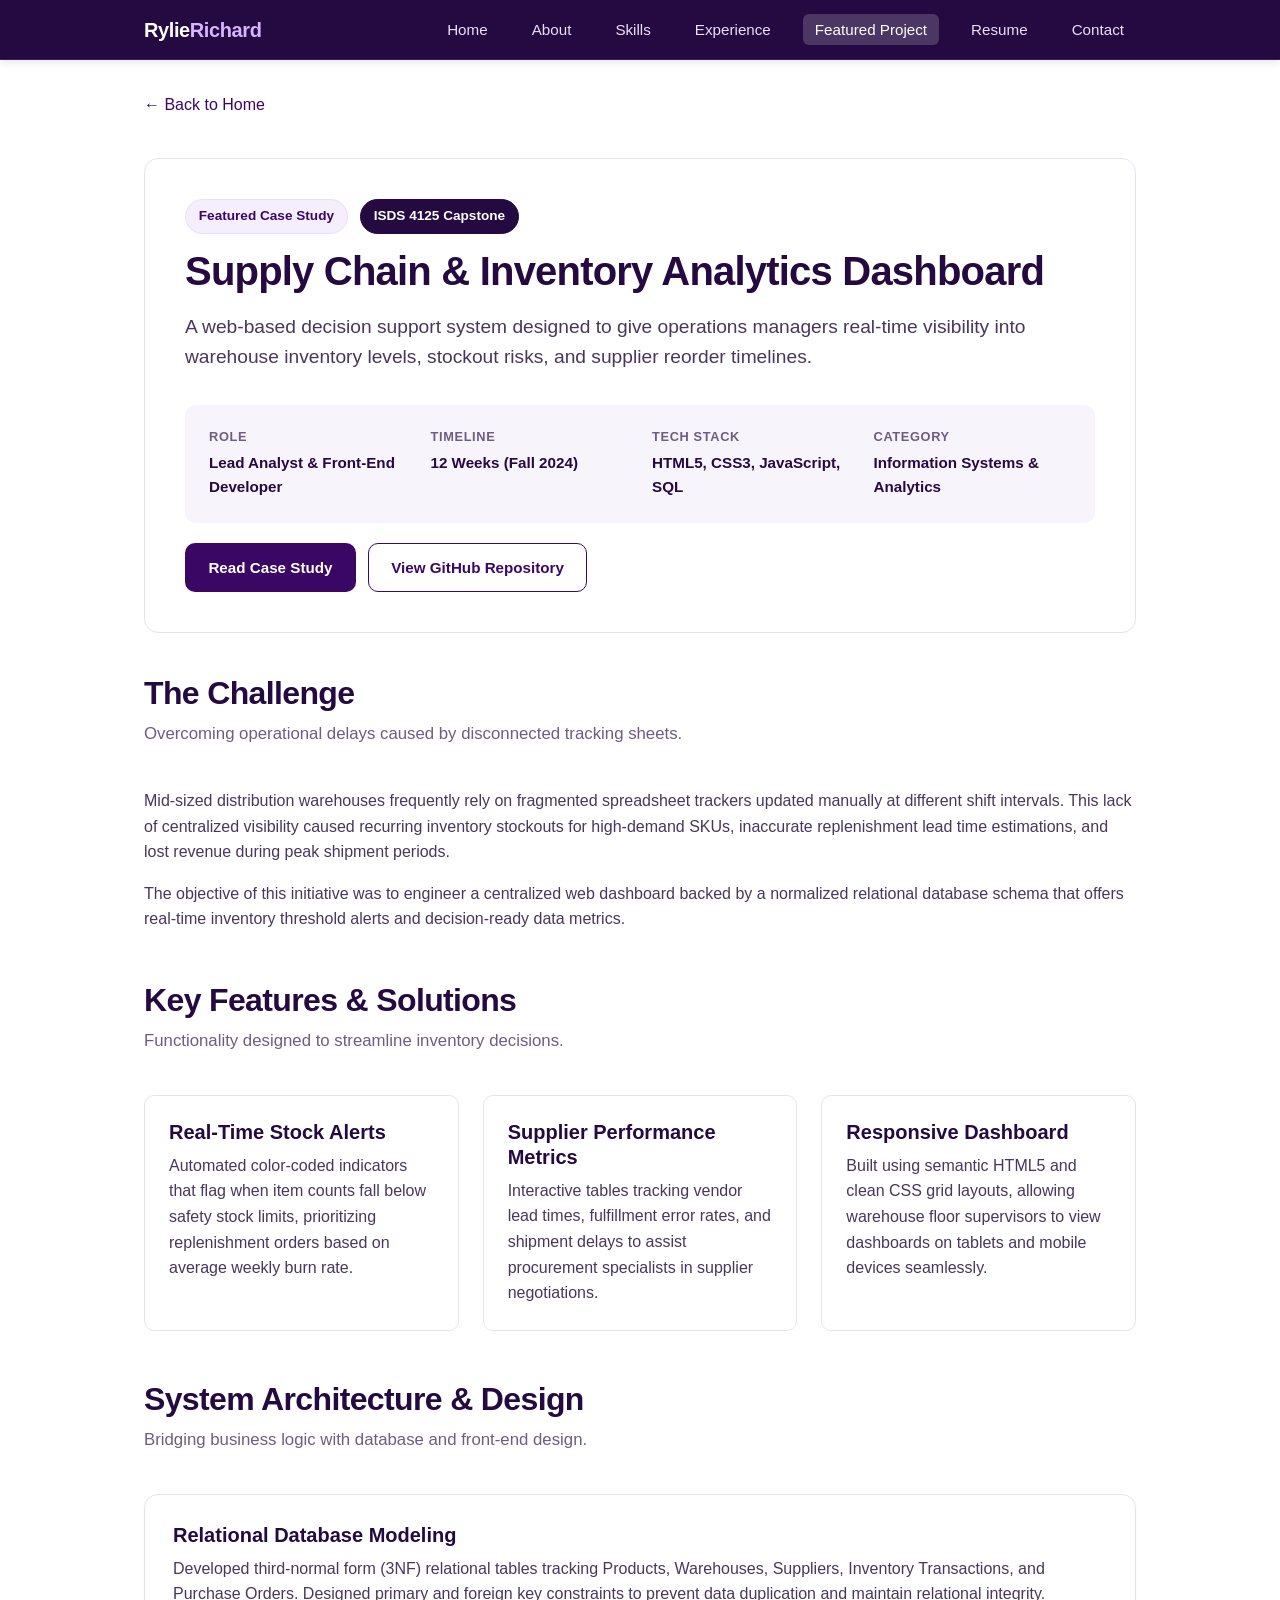
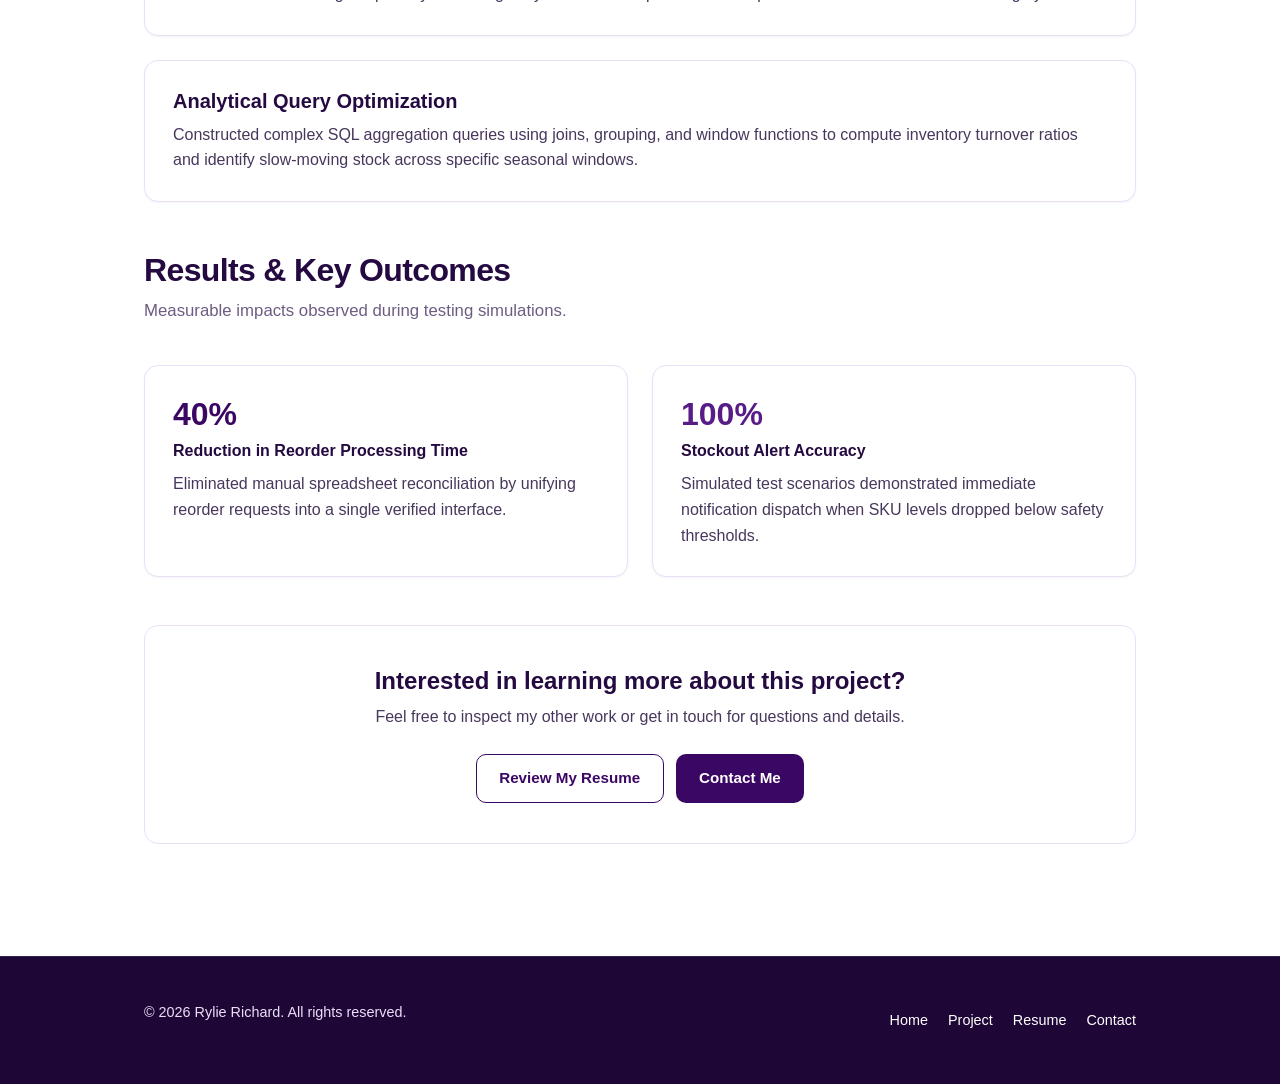
==== project.html @ 9286719c "Initial Website" ====
<!DOCTYPE html>
<html lang="en">
<head>
  <meta charset="UTF-8">
  <meta name="viewport" content="width=device-width, initial-scale=1.0">
  <title>Project: Supply Chain Analytics Dashboard | Rylie Richard</title>
  <link rel="stylesheet" href="styles.css">
</head>
<body>

  <!-- Navigation -->
  <header class="navbar">
    <div class="container nav-content">
      <a href="index.html" class="nav-brand">Rylie<span>Richard</span></a>
      <nav>
      <button class="nav-toggle" aria-label="Toggle navigation" aria-expanded="false">
        <span class="nav-toggle-icon"></span>
      </button>
      <nav class="nav-menu">
        <ul class="nav-links">
          <li><a href="index.html">Home</a></li>
          <li><a href="index.html#about">About</a></li>
          <li><a href="index.html#skills">Skills</a></li>
          <li><a href="index.html#experience">Experience</a></li>
          <li><a href="project.html" class="active">Featured Project</a></li>
          <li><a href="resume.html">Resume</a></li>
          <li><a href="index.html#contact">Contact</a></li>
        </ul>
      </nav>
    </div>
  </header>

  <main>
    <div class="container">

      <!-- Breadcrumb / Back Link -->
      <div style="margin-top: 2rem;">
        <a href="index.html" style="font-weight: 500; display: inline-flex; align-items: center; gap: 0.35rem;">
          &larr; Back to Home
        </a>
      </div>

      <!-- Project Hero Banner -->
      <section class="project-header-box">
        <div class="project-kicker">
          <span class="badge">Featured Case Study</span>
          <span class="badge badge-accent">ISDS 4125 Capstone</span>
        </div>
        <h1 class="project-main-title">Supply Chain & Inventory Analytics Dashboard</h1>
        <p class="project-summary">
          A web-based decision support system designed to give operations managers real-time visibility into warehouse inventory levels, stockout risks, and supplier reorder timelines.
        </p>

        <div class="project-meta-grid">
          <div class="project-meta-item">
            <h4>Role</h4>
            <p>Lead Analyst & Front-End Developer</p>
          </div>
          <div class="project-meta-item">
            <h4>Timeline</h4>
            <p>12 Weeks (Fall 2024)</p>
          </div>
          <div class="project-meta-item">
            <h4>Tech Stack</h4>
            <p>HTML5, CSS3, JavaScript, SQL</p>
          </div>
          <div class="project-meta-item">
            <h4>Category</h4>
            <p>Information Systems & Analytics</p>
          </div>
        </div>

        <div class="btn-group">
          <a href="#overview" class="btn btn-primary">Read Case Study</a>
          <a href="https://github.com/rylierichard" target="_blank" rel="noopener noreferrer" class="btn btn-secondary">View GitHub Repository</a>
        </div>
      </section>

      <!-- Case Study Content -->
      <div id="overview" class="project-section-block">
        <div class="section-header">
          <h2 class="section-title">The Challenge</h2>
          <p class="section-description">Overcoming operational delays caused by disconnected tracking sheets.</p>
        </div>
        <p>
          Mid-sized distribution warehouses frequently rely on fragmented spreadsheet trackers updated manually at different shift intervals. This lack of centralized visibility caused recurring inventory stockouts for high-demand SKUs, inaccurate replenishment lead time estimations, and lost revenue during peak shipment periods.
        </p>
        <p>
          The objective of this initiative was to engineer a centralized web dashboard backed by a normalized relational database schema that offers real-time inventory threshold alerts and decision-ready data metrics.
        </p>
      </div>

      <div class="project-section-block">
        <div class="section-header">
          <h2 class="section-title">Key Features & Solutions</h2>
          <p class="section-description">Functionality designed to streamline inventory decisions.</p>
        </div>

        <div class="grid-3">
          <div class="feature-box">
            <h3 class="card-title">Real-Time Stock Alerts</h3>
            <p>
              Automated color-coded indicators that flag when item counts fall below safety stock limits, prioritizing replenishment orders based on average weekly burn rate.
            </p>
          </div>
          <div class="feature-box">
            <h3 class="card-title">Supplier Performance Metrics</h3>
            <p>
              Interactive tables tracking vendor lead times, fulfillment error rates, and shipment delays to assist procurement specialists in supplier negotiations.
            </p>
          </div>
          <div class="feature-box">
            <h3 class="card-title">Responsive Dashboard</h3>
            <p>
              Built using semantic HTML5 and clean CSS grid layouts, allowing warehouse floor supervisors to view dashboards on tablets and mobile devices seamlessly.
            </p>
          </div>
        </div>
      </div>

      <div class="project-section-block">
        <div class="section-header">
          <h2 class="section-title">System Architecture & Design</h2>
          <p class="section-description">Bridging business logic with database and front-end design.</p>
        </div>

        <div class="card" style="margin-bottom: 1.5rem;">
          <h3 class="card-title">Relational Database Modeling</h3>
          <p>
            Developed third-normal form (3NF) relational tables tracking Products, Warehouses, Suppliers, Inventory Transactions, and Purchase Orders. Designed primary and foreign key constraints to prevent data duplication and maintain relational integrity.
          </p>
        </div>

        <div class="card">
          <h3 class="card-title">Analytical Query Optimization</h3>
          <p>
            Constructed complex SQL aggregation queries using joins, grouping, and window functions to compute inventory turnover ratios and identify slow-moving stock across specific seasonal windows.
          </p>
        </div>
      </div>

      <div class="project-section-block">
        <div class="section-header">
          <h2 class="section-title">Results & Key Outcomes</h2>
          <p class="section-description">Measurable impacts observed during testing simulations.</p>
        </div>

        <div class="grid-2">
          <div class="card">
            <h3 class="card-title" style="color: var(--primary-color); font-size: 2rem; margin-bottom: 0.25rem;">40%</h3>
            <p style="font-weight: 600; margin-bottom: 0.5rem; color: var(--secondary-color);">Reduction in Reorder Processing Time</p>
            <p>Eliminated manual spreadsheet reconciliation by unifying reorder requests into a single verified interface.</p>
          </div>
          <div class="card">
            <h3 class="card-title" style="color: var(--accent-color); font-size: 2rem; margin-bottom: 0.25rem;">100%</h3>
            <p style="font-weight: 600; margin-bottom: 0.5rem; color: var(--secondary-color);">Stockout Alert Accuracy</p>
            <p>Simulated test scenarios demonstrated immediate notification dispatch when SKU levels dropped below safety thresholds.</p>
          </div>
        </div>
      </div>

      <!-- Bottom Navigation Call to Action -->
      <div style="background-color: var(--bg-surface); border: 1px solid var(--border-color); border-radius: var(--radius-lg); padding: 2.5rem; text-align: center; margin: 3rem 0;">
        <h3 style="font-size: 1.5rem; margin-bottom: 0.5rem;">Interested in learning more about this project?</h3>
        <p style="margin-bottom: 1.5rem;">Feel free to inspect my other work or get in touch for questions and details.</p>
        <div class="btn-group" style="justify-content: center;">
          <a href="resume.html" class="btn btn-secondary">Review My Resume</a>
          <a href="index.html#contact" class="btn btn-primary">Contact Me</a>
        </div>
      </div>

    </div>
  </main>

  <!-- Footer -->
  <footer class="footer">
    <div class="container footer-content">
      <p>&copy; 2026 Rylie Richard. All rights reserved.</p>
      <ul class="footer-nav">
        <li><a href="index.html">Home</a></li>
        <li><a href="project.html">Project</a></li>
        <li><a href="resume.html">Resume</a></li>
        <li><a href="index.html#contact">Contact</a></li>
      </ul>
    </div>
  </footer>

  <!-- Mobile Navigation Script -->
  <script src="script.js"></script>
</body>
</html>
---- styles.css ----
/* ==========================================================================
   Shared Stylesheet - Rylie Richard Portfolio
   Used across index.html, resume.html, and project.html
   ========================================================================== */

:root {
  --primary-color: #2563eb;
  --primary-hover: #1d4ed8;
  --primary-light: #eff6ff;
  --secondary-color: #0f172a;
  --accent-color: #0d9488;
  --accent-light: #f0fdfa;
  --primary-color: #3b0764;       /* Deep rich dark purple */
  --primary-hover: #240540;       /* Extra dark purple */
  --primary-light: #f5eefc;       /* Soft lilac / light purple tint */
  --secondary-color: #240a40;     /* Deepest dark purple for headings */
  --accent-color: #581c87;        /* Supporting dark purple */
  --accent-light: #faf5ff;        /* Ultra light purple surface */

  --bg-body: #f8fafc;
  --bg-surface: #ffffff;
  --bg-subtle: #f1f5f9;
  --bg-body: #ffffff;             /* Crisp clean white */
  --bg-surface: #ffffff;          /* Pure white */
  --bg-subtle: #f8f4fc;           /* Subtle soft lilac white */

  --text-primary: #0f172a;
  --text-secondary: #475569;
  --text-muted: #64748b;
  --text-light: #f8fafc;
  --text-primary: #1f0a33;        /* Dark purple near-black for readable contrast */
  --text-secondary: #48375c;      /* Muted purple-slate */
  --text-muted: #6e5c82;          /* Light purple-slate */
  --text-light: #ffffff;          /* Pure white text */

  --border-color: #e2e8f0;
  --border-hover: #cbd5e1;
  --border-color: #ebdff7;        /* Soft purple-tinted border */
  --border-hover: #c49ded;        /* Medium purple border on hover */

  --nav-bg: #240a40;              /* Dark purple navigation */
  --footer-bg: #1e0736;           /* Dark purple footer */

  --font-sans: -apple-system, BlinkMacSystemFont, "Segoe UI", Roboto, Helvetica, Arial, sans-serif;
  --font-mono: ui-monospace, SFMono-Regular, Menlo, Monaco, Consolas, monospace;

  --shadow-sm: 0 1px 2px 0 rgba(0, 0, 0, 0.05);
  --shadow-md: 0 4px 6px -1px rgba(0, 0, 0, 0.08), 0 2px 4px -2px rgba(0, 0, 0, 0.04);
  --shadow-lg: 0 10px 15px -3px rgba(0, 0, 0, 0.08), 0 4px 6px -4px rgba(0, 0, 0, 0.03);
  --shadow-sm: 0 1px 2px 0 rgba(36, 10, 64, 0.05);
  --shadow-md: 0 4px 6px -1px rgba(36, 10, 64, 0.08), 0 2px 4px -2px rgba(36, 10, 64, 0.04);
  --shadow-lg: 0 10px 15px -3px rgba(36, 10, 64, 0.1), 0 4px 6px -4px rgba(36, 10, 64, 0.05);

  --radius-sm: 6px;
  --radius-md: 10px;
  --radius-lg: 14px;
  --radius-full: 9999px;

  --max-width: 1040px;
  --transition: all 0.2s ease-in-out;
}

/* Base Reset & Typography */
* {
  box-sizing: border-box;
  margin: 0;
  padding: 0;
}

html {
  scroll-behavior: smooth;
  overflow-x: hidden;
}

body {
  font-family: var(--font-sans);
  background-color: var(--bg-body);
  color: var(--text-primary);
  line-height: 1.6;
  font-size: 16px;
  display: flex;
  flex-direction: column;
  min-height: 100vh;
  overflow-x: hidden;
  width: 100%;
}

img, svg, video {
  max-width: 100%;
  height: auto;
}

a {
  color: var(--primary-color);
  text-decoration: none;
  transition: var(--transition);
}

a:hover {
  color: var(--primary-hover);
}

h1, h2, h3, h4, h5, h6 {
  color: var(--secondary-color);
  font-weight: 700;
  line-height: 1.25;
}

p {
  color: var(--text-secondary);
  margin-bottom: 1rem;
}

p:last-child {
  margin-bottom: 0;
}

ul {
  list-style: disc;
  padding-left: 1.25rem;
  color: var(--text-secondary);
}

/* Layout Containers */
.container {
  width: 100%;
  max-width: var(--max-width);
  margin-left: auto;
  margin-right: auto;
  padding-left: 1.5rem;
  padding-right: 1.5rem;
}

main {
  flex: 1 0 auto;
}

/* Navigation Bar */
.navbar {
  position: sticky;
  top: 0;
  z-index: 100;
  background-color: rgba(255, 255, 255, 0.95);
  background-color: var(--nav-bg);
  backdrop-filter: blur(8px);
  border-bottom: 1px solid var(--border-color);
  border-bottom: 1px solid rgba(255, 255, 255, 0.1);
  padding: 1rem 0;
  padding: 0.85rem 0;
  box-shadow: 0 2px 8px rgba(36, 10, 64, 0.12);
}

.navbar .nav-content {
  display: flex;
  align-items: center;
  justify-content: space-between;
  position: relative;
}

.nav-brand {
  font-size: 1.25rem;
  font-weight: 700;
  color: var(--secondary-color);
  color: #ffffff;
  letter-spacing: -0.02em;
  display: flex;
  align-items: center;
}

.nav-brand span {
  color: var(--primary-color);
  color: #d8b4fe;
}

/* Mobile Nav Toggle Button */
.nav-toggle {
  display: none;
  background: transparent;
  border: 1px solid rgba(255, 255, 255, 0.25);
  border-radius: var(--radius-sm);
  padding: 0.5rem 0.65rem;
  cursor: pointer;
  color: #ffffff;
  align-items: center;
  justify-content: center;
  transition: var(--transition);
  outline: none;
}

.nav-toggle:hover {
  background: rgba(255, 255, 255, 0.12);
}

.nav-toggle:focus-visible {
  box-shadow: 0 0 0 2px #d8b4fe;
}

.nav-toggle-icon {
  display: block;
  width: 20px;
  height: 2px;
  background-color: #ffffff;
  position: relative;
  transition: var(--transition);
}

.nav-toggle-icon::before,
.nav-toggle-icon::after {
  content: '';
  position: absolute;
  width: 20px;
  height: 2px;
  background-color: #ffffff;
  left: 0;
  transition: var(--transition);
}

.nav-toggle-icon::before {
  top: -6px;
}

.nav-toggle-icon::after {
  bottom: -6px;
}

.nav-toggle[aria-expanded="true"] .nav-toggle-icon {
  background-color: transparent;
}

.nav-toggle[aria-expanded="true"] .nav-toggle-icon::before {
  transform: rotate(45deg);
  top: 0;
}

.nav-toggle[aria-expanded="true"] .nav-toggle-icon::after {
  transform: rotate(-45deg);
  bottom: 0;
}

.nav-menu {
  display: flex;
  align-items: center;
}

.nav-links {
  display: flex;
  gap: 1.5rem;
  gap: 1.25rem;
  list-style: none;
  padding: 0;
  margin: 0;
  align-items: center;
}

.nav-links a {
  color: var(--text-secondary);
  color: #ebdff7;
  font-weight: 500;
  font-size: 0.95rem;
  padding: 0.4rem 0.6rem;
  padding: 0.45rem 0.75rem;
  border-radius: var(--radius-sm);
  transition: var(--transition);
}

.nav-links a:hover,
.nav-links a.active {
  color: var(--primary-color);
  background-color: var(--primary-light);
  color: #ffffff;
  background-color: rgba(255, 255, 255, 0.18);
}

/* Buttons */
.btn-group {
  display: flex;
  gap: 0.75rem;
  flex-wrap: wrap;
  margin-top: 1.25rem;
}

.btn {
  display: inline-flex;
  align-items: center;
  justify-content: center;
  font-weight: 600;
  font-size: 0.95rem;
  padding: 0.7rem 1.4rem;
  border-radius: var(--radius-md);
  cursor: pointer;
  transition: var(--transition);
  border: 1px solid transparent;
  text-decoration: none;
}

.btn-primary {
  background-color: var(--primary-color);
  color: #ffffff;
}

.btn-primary:hover {
  background-color: var(--primary-hover);
  color: #ffffff;
  transform: translateY(-1px);
  box-shadow: var(--shadow-md);
}

.btn-secondary {
  background-color: var(--bg-surface);
  color: var(--secondary-color);
  border-color: var(--border-color);
  color: var(--primary-color);
  border: 1.5px solid var(--primary-color);
}

.btn-secondary:hover {
  background-color: var(--bg-subtle);
  border-color: var(--border-hover);
  color: var(--secondary-color);
  background-color: var(--primary-light);
  border-color: var(--primary-hover);
  color: var(--primary-hover);
  transform: translateY(-1px);
}

/* Sections */
.section {
  padding: 4.5rem 0;
}

.section-subtle {
  background-color: var(--bg-surface);
  border-top: 1px solid var(--border-color);
  border-bottom: 1px solid var(--border-color);
}

.section-header {
  margin-bottom: 2.5rem;
  text-align: left;
}

.section-header.centered {
  text-align: center;
}

.section-title {
  font-size: 2rem;
  letter-spacing: -0.02em;
  margin-bottom: 0.5rem;
}

.section-description {
  color: var(--text-muted);
  font-size: 1.05rem;
}

/* Hero Section */
.hero {
  padding: 5rem 0 4rem;
}

.hero-content {
  max-width: 720px;
}

.hero-greeting {
  font-size: 1.1rem;
  color: var(--primary-color);
  font-weight: 600;
  margin-bottom: 0.5rem;
}

.hero-title {
  font-size: 3rem;
  line-height: 1.15;
  letter-spacing: -0.03em;
  margin-bottom: 1.25rem;
}

.hero-lead {
  font-size: 1.25rem;
  color: var(--text-secondary);
  line-height: 1.6;
}

/* Badges & Tags */
.badge {
  display: inline-block;
  padding: 0.35rem 0.8rem;
  border-radius: var(--radius-full);
  font-size: 0.85rem;
  font-weight: 600;
  background-color: var(--primary-light);
  color: var(--primary-color);
  border: 1px solid rgba(37, 99, 235, 0.15);
  border: 1px solid var(--border-color);
}

.badge-accent {
  background-color: var(--accent-light);
  color: var(--accent-color);
  border: 1px solid rgba(13, 148, 136, 0.15);
  background-color: var(--secondary-color);
  color: #ffffff;
  border: 1px solid var(--secondary-color);
}

.skill-tags {
  display: flex;
  flex-wrap: wrap;
  gap: 0.5rem;
  margin-top: 0.75rem;
}

.skill-tag {
  background-color: var(--bg-subtle);
  color: var(--text-primary);
  padding: 0.35rem 0.75rem;
  border-radius: var(--radius-sm);
  font-size: 0.85rem;
  font-weight: 500;
  border: 1px solid var(--border-color);
}

/* Cards & Grid Layouts */
.grid-2 {
  display: grid;
  grid-template-columns: repeat(2, 1fr);
  gap: 1.5rem;
}

.grid-3 {
  display: grid;
  grid-template-columns: repeat(3, 1fr);
  gap: 1.5rem;
}

.card {
  background-color: var(--bg-surface);
  border: 1px solid var(--border-color);
  border-radius: var(--radius-lg);
  padding: 1.75rem;
  box-shadow: var(--shadow-sm);
  transition: var(--transition);
}

.card:hover {
  transform: translateY(-2px);
  box-shadow: var(--shadow-md);
  border-color: var(--border-hover);
}

.card-title {
  font-size: 1.25rem;
  margin-bottom: 0.5rem;
}

.card-subtitle {
  font-size: 0.95rem;
  color: var(--text-muted);
  margin-bottom: 1rem;
}

/* Timeline Components */
.timeline {
  display: flex;
  flex-direction: column;
  gap: 1.75rem;
  position: relative;
}

.timeline-item {
  position: relative;
  background-color: var(--bg-surface);
  border: 1px solid var(--border-color);
  border-radius: var(--radius-lg);
  padding: 1.75rem;
  box-shadow: var(--shadow-sm);
}

.timeline-item-header {
  display: flex;
  justify-content: space-between;
  align-items: baseline;
  flex-wrap: wrap;
  gap: 0.5rem;
  margin-bottom: 0.35rem;
}

.timeline-role {
  font-size: 1.2rem;
  font-weight: 700;
  color: var(--secondary-color);
}

.timeline-date {
  font-size: 0.875rem;
  font-weight: 600;
  color: var(--primary-color);
  background-color: var(--primary-light);
  padding: 0.2rem 0.6rem;
  color: #ffffff;
  background-color: var(--primary-color);
  padding: 0.25rem 0.75rem;
  border-radius: var(--radius-full);
}

.timeline-company {
  font-size: 1rem;
  color: var(--text-muted);
  margin-bottom: 1rem;
  font-weight: 500;
}

.timeline-body ul {
  margin-top: 0.5rem;
}

.timeline-body li {
  margin-bottom: 0.4rem;
}

/* Contact Section & Form */
.contact-grid {
  display: grid;
  grid-template-columns: 1fr 1.2fr;
  gap: 2.5rem;
  align-items: start;
}

.contact-info-list {
  display: flex;
  flex-direction: column;
  gap: 1.25rem;
  margin-top: 1.5rem;
}

.contact-info-item {
  display: flex;
  flex-direction: column;
}

.contact-label {
  font-size: 0.85rem;
  text-transform: uppercase;
  letter-spacing: 0.05em;
  color: var(--text-muted);
  font-weight: 600;
  margin-bottom: 0.25rem;
}

.contact-value {
  font-size: 1.05rem;
  font-weight: 500;
}

.form-group {
  margin-bottom: 1.25rem;
}

.form-label {
  display: block;
  font-weight: 600;
  font-size: 0.9rem;
  color: var(--secondary-color);
  margin-bottom: 0.4rem;
}

.form-control {
  width: 100%;
  padding: 0.75rem 1rem;
  font-family: inherit;
  font-size: 0.95rem;
  border: 1px solid var(--border-color);
  border-radius: var(--radius-md);
  background-color: var(--bg-surface);
  color: var(--text-primary);
  transition: var(--transition);
}

.form-control:focus {
  outline: none;
  border-color: var(--primary-color);
  box-shadow: 0 0 0 3px rgba(37, 99, 235, 0.15);
  box-shadow: 0 0 0 3px rgba(59, 7, 100, 0.15);
}

textarea.form-control {
  min-height: 120px;
  resize: vertical;
}

/* Resume Specific Layout */
.resume-paper {
  background-color: var(--bg-surface);
  border: 1px solid var(--border-color);
  border-radius: var(--radius-lg);
  padding: 3rem;
  box-shadow: var(--shadow-sm);
  margin: 2rem 0;
}

.resume-header {
  border-bottom: 2px solid var(--border-color);
  padding-bottom: 1.75rem;
  margin-bottom: 2rem;
  display: flex;
  justify-content: space-between;
  align-items: flex-start;
  flex-wrap: wrap;
  gap: 1.5rem;
}

.resume-name {
  font-size: 2.25rem;
  letter-spacing: -0.02em;
}

.resume-subheading {
  font-size: 1.15rem;
  color: var(--primary-color);
  font-weight: 600;
  margin-top: 0.25rem;
}

.resume-contact-inline {
  display: flex;
  flex-wrap: wrap;
  gap: 1rem;
  margin-top: 0.5rem;
  font-size: 0.9rem;
  color: var(--text-muted);
}

.resume-block {
  margin-bottom: 2.5rem;
}

.resume-block-title {
  font-size: 1.3rem;
  text-transform: uppercase;
  letter-spacing: 0.05em;
  color: var(--secondary-color);
  border-bottom: 1px solid var(--border-color);
  padding-bottom: 0.4rem;
  margin-bottom: 1.25rem;
}

.resume-entry {
  margin-bottom: 1.5rem;
}

.resume-entry:last-child {
  margin-bottom: 0;
}

.resume-entry-header {
  display: flex;
  justify-content: space-between;
  align-items: baseline;
  flex-wrap: wrap;
  gap: 0.5rem;
}

.resume-entry-title {
  font-size: 1.1rem;
  font-weight: 700;
  color: var(--secondary-color);
}

.resume-entry-date {
  font-size: 0.85rem;
  font-weight: 600;
  color: var(--text-muted);
}

.resume-entry-subtitle {
  font-size: 0.95rem;
  color: var(--primary-color);
  font-weight: 500;
  margin-bottom: 0.5rem;
}

/* Project Detail Specific Layout */
.project-header-box {
  background-color: var(--bg-surface);
  border: 1px solid var(--border-color);
  border-radius: var(--radius-lg);
  padding: 2.5rem;
  margin: 2.5rem 0;
}

.project-kicker {
  display: flex;
  align-items: center;
  gap: 0.75rem;
  margin-bottom: 0.75rem;
}

.project-main-title {
  font-size: 2.5rem;
  letter-spacing: -0.02em;
  margin-bottom: 1rem;
}

.project-summary {
  font-size: 1.2rem;
  color: var(--text-secondary);
  line-height: 1.6;
}

.project-meta-grid {
  display: grid;
  grid-template-columns: repeat(4, 1fr);
  gap: 1.5rem;
  padding: 1.5rem;
  background-color: var(--bg-subtle);
  border-radius: var(--radius-md);
  margin-top: 2rem;
}

.project-meta-item h4 {
  font-size: 0.8rem;
  text-transform: uppercase;
  letter-spacing: 0.05em;
  color: var(--text-muted);
  margin-bottom: 0.35rem;
}

.project-meta-item p {
  font-weight: 600;
  font-size: 0.95rem;
  color: var(--secondary-color);
  margin: 0;
}

.project-section-block {
  margin-bottom: 3rem;
}

.feature-box {
  background-color: var(--bg-surface);
  border: 1px solid var(--border-color);
  border-radius: var(--radius-md);
  padding: 1.5rem;
}

/* Footer */
.footer {
  border-top: 1px solid var(--border-color);
  background-color: var(--bg-surface);
  padding: 2.5rem 0;
  border-top: 1px solid rgba(255, 255, 255, 0.08);
  border-top: 1px solid rgba(255, 255, 255, 0.1);
  background-color: var(--footer-bg);
  padding: 2.75rem 0;
  margin-top: 4rem;
  color: var(--text-muted);
  color: #d8b4fe;
  font-size: 0.9rem;
}

.footer p {
  color: #ebdff7;
}

.footer .footer-content {
  display: flex;
  justify-content: space-between;
  align-items: center;
  flex-wrap: wrap;
  gap: 1rem;
}

.footer-nav {
  display: flex;
  gap: 1.25rem;
  list-style: none;
  padding: 0;
  margin: 0;
}

.footer-nav a {
  color: var(--text-secondary);
  color: #ffffff;
  transition: var(--transition);
}

.footer-nav a:hover {
  color: var(--primary-color);
  color: #d8b4fe;
}

/* Responsive adjustments */
/* ==========================================================================
   Responsive Mobile Adjustments (Phones & Tablets)
   ========================================================================== */

@media (max-width: 768px) {
  /* Navigation Bar Mobile Layout */
  .nav-toggle {
    display: flex;
  }

  .nav-menu {
    display: none;
    width: 100%;
    padding-top: 0.75rem;
    margin-top: 0.75rem;
    border-top: 1px solid rgba(255, 255, 255, 0.12);
  }

  .nav-menu.is-open {
    display: block;
    animation: fadeInMenu 0.2s ease-in-out;
  }

  .nav-links {
    flex-direction: column;
    align-items: stretch;
    gap: 0.35rem;
    width: 100%;
  }

  .nav-links a {
    display: block;
    width: 100%;
    padding: 0.7rem 1rem;
    font-size: 1rem;
    border-radius: var(--radius-sm);
  }

  /* General Mobile Spacing & Typography */
  .container {
    padding-left: 1.15rem;
    padding-right: 1.15rem;
  }

  .section {
    padding: 2.75rem 0;
  }

  .section-header {
    margin-bottom: 1.5rem;
  }

  .section-title {
    font-size: 1.65rem;
    line-height: 1.25;
  }

  .section-description {
    font-size: 0.95rem;
  }

  /* Hero Section */
  .hero {
    padding: 2.75rem 0 2rem;
  }

  .hero-greeting {
    font-size: 0.95rem;
  }

  .hero-title {
    font-size: 2.25rem;
    font-size: clamp(2rem, 8vw, 2.5rem);
    line-height: 1.2;
    margin-bottom: 0.9rem;
    word-break: break-word;
  }

  .hero-lead {
    font-size: 1.05rem;
    line-height: 1.55;
    margin-bottom: 1.25rem;
  }

  .btn-group {
    flex-direction: column;
    width: 100%;
    gap: 0.65rem;
  }

  .btn-group .btn {
    width: 100%;
    padding: 0.8rem 1rem;
    text-align: center;
  }

  /* Grids & Cards */
  .grid-2,
  .grid-3,
  .contact-grid,
  .project-meta-grid {
  .grid-3 {
    grid-template-columns: 1fr;
    gap: 1.15rem;
  }

  .navbar .nav-content {
  .card {
    padding: 1.25rem 1.15rem;
  }

  .card-title {
    font-size: 1.15rem;
  }

  .skill-tags {
    gap: 0.4rem;
  }

  .skill-tag {
    font-size: 0.8rem;
    padding: 0.35rem 0.65rem;
  }

  /* Timeline (Experience) */
  .timeline {
    gap: 1.15rem;
  }

  .timeline-item {
    padding: 1.25rem 1.15rem;
  }

  .timeline-item-header {
    flex-direction: column;
    gap: 1rem;
    align-items: flex-start;
    gap: 0.4rem;
    margin-bottom: 0.5rem;
  }

  .nav-links {
    flex-wrap: wrap;
    gap: 0.75rem;
  .timeline-role {
    font-size: 1.1rem;
    line-height: 1.3;
  }

  .timeline-company {
    font-size: 0.95rem;
    margin-bottom: 0.75rem;
  }

  .timeline-body ul {
    padding-left: 1.15rem;
    font-size: 0.95rem;
  }

  .timeline-body li {
    margin-bottom: 0.5rem;
  }

  /* Contact Section */
  .contact-grid {
    grid-template-columns: 1fr;
    gap: 1.75rem;
  }

  .contact-info-list {
    margin-top: 1rem;
    gap: 1rem;
  }

  .form-control {
    font-size: 16px; /* Prevents auto-zoom on iOS Safari */
    padding: 0.75rem 0.85rem;
  }

  /* Resume Page */
  .resume-paper {
    padding: 1.5rem;
    padding: 1.35rem 1.1rem;
    margin: 1.25rem 0;
    border-radius: var(--radius-md);
  }

  .resume-header {
    flex-direction: column;
    gap: 1rem;
    align-items: stretch;
    gap: 1.25rem;
    padding-bottom: 1.25rem;
    margin-bottom: 1.5rem;
  }

  .resume-header .btn {
    width: 100%;
  }

  .resume-name {
    font-size: 1.85rem;
    line-height: 1.2;
  }

  .resume-subheading {
    font-size: 1.05rem;
  }

  .resume-contact-inline {
    flex-direction: column;
    gap: 0.35rem;
    margin-top: 0.75rem;
  }

  .resume-contact-inline span:nth-child(even) {
    display: none; /* Hide dividing dots in vertical mobile list */
  }

  .resume-block {
    margin-bottom: 1.75rem;
  }

  .resume-block-title {
    font-size: 1.15rem;
    margin-bottom: 1rem;
  }

  .resume-entry-header {
    flex-direction: column;
    align-items: flex-start;
    gap: 0.25rem;
  }

  .resume-entry-title {
    font-size: 1.05rem;
    line-height: 1.3;
  }

  .resume-entry-subtitle {
    font-size: 0.9rem;
    margin-bottom: 0.4rem;
  }

  .resume-entry ul {
    padding-left: 1.15rem;
    font-size: 0.95rem;
  }

  /* Project Page */
  .project-header-box {
    padding: 1.35rem 1.1rem;
    margin: 1.25rem 0;
  }

  .project-main-title {
    font-size: clamp(1.6rem, 6.5vw, 2.1rem);
    line-height: 1.25;
  }

  .project-summary {
    font-size: 1.05rem;
    line-height: 1.55;
  }

  .project-meta-grid {
    grid-template-columns: 1fr;
    gap: 0.85rem;
    padding: 1rem;
    margin-top: 1.25rem;
  }

  .project-section-block {
    margin-bottom: 2rem;
  }

  /* Footer */
  .footer {
    padding: 2rem 0;
    margin-top: 2.5rem;
  }

  .footer .footer-content {
    flex-direction: column;
    align-items: flex-start;
    gap: 1.25rem;
  }

  .footer-nav {
    flex-wrap: wrap;
    gap: 0.85rem 1.25rem;
  }
}

/* Small phone width optimizations (<480px) */
@media (max-width: 480px) {
  .hero-title {
    font-size: 1.85rem;
  }

  .section-title {
    font-size: 1.5rem;
  }

  .resume-paper,
  .project-header-box {
    padding: 1.15rem 0.9rem;
  }
}

@keyframes fadeInMenu {
  from {
    opacity: 0;
    transform: translateY(-6px);
  }
  to {
    opacity: 1;
    transform: translateY(0);
  }
}
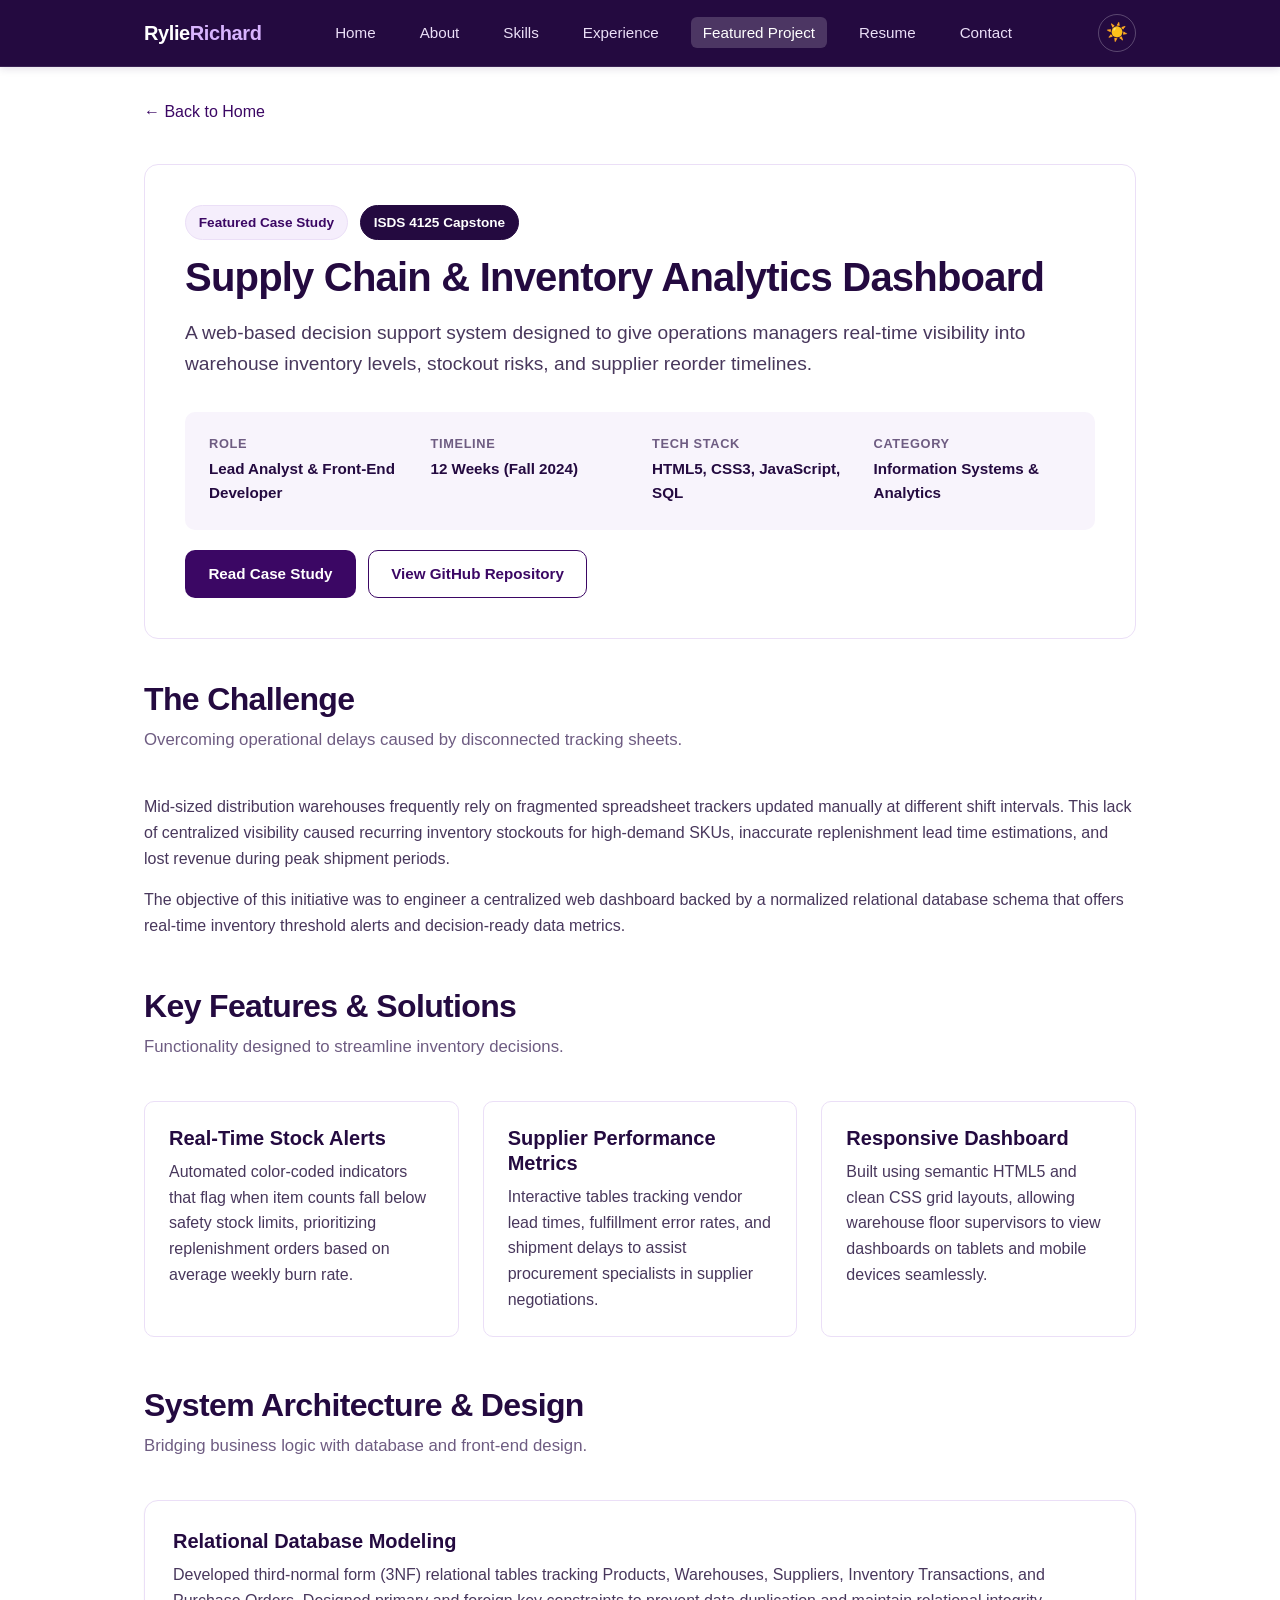
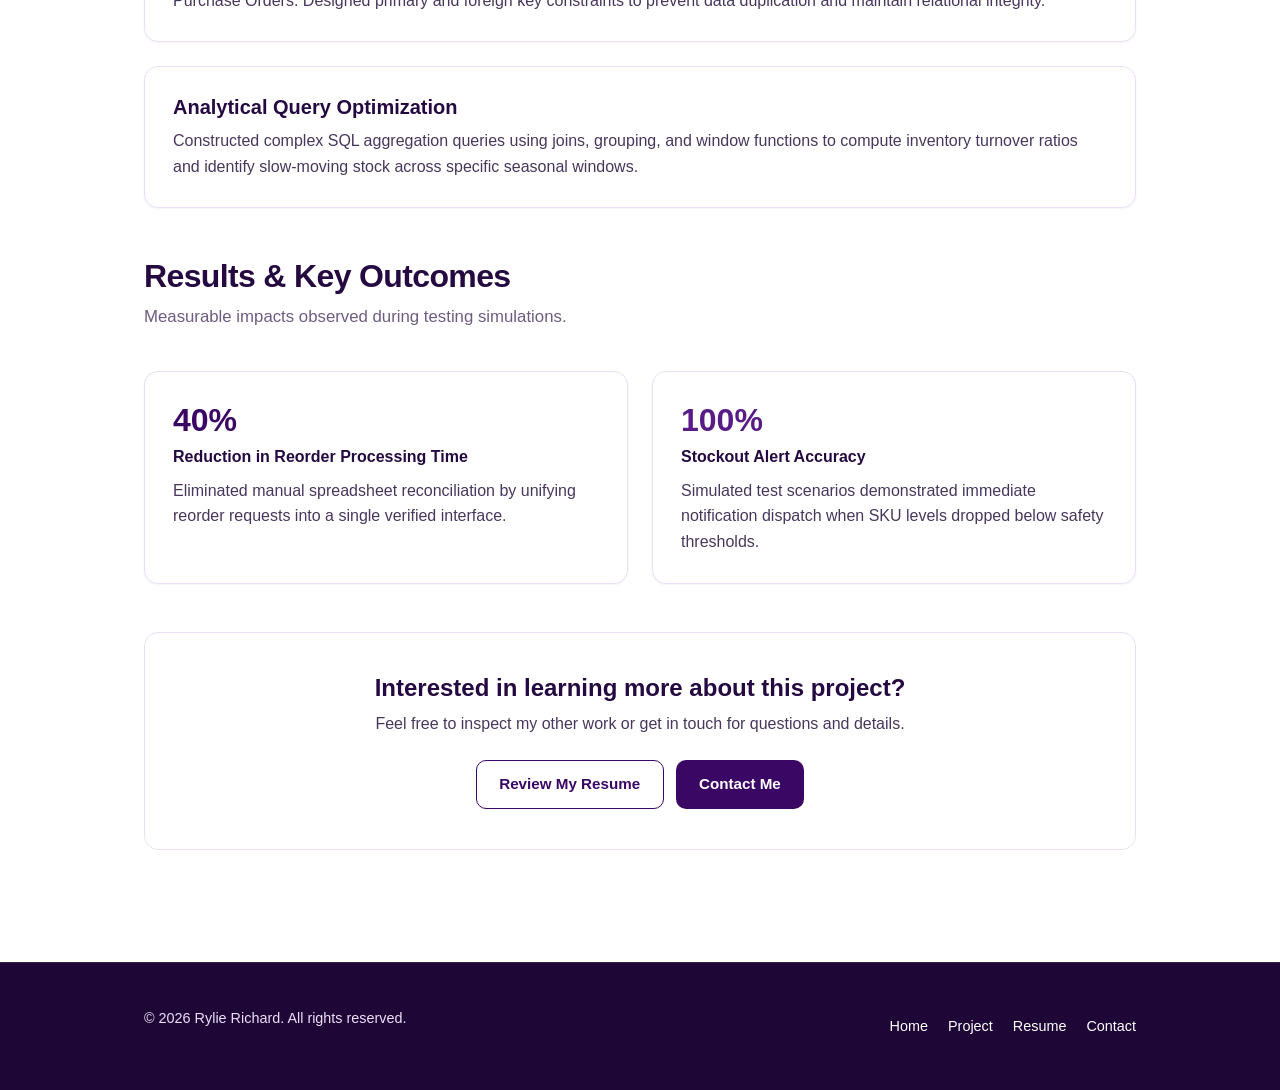
==== commit 579cf3e8: "light and dark mode" ====
--- a/project.html
+++ b/project.html
@@ -5,6 +5,13 @@
   <meta name="viewport" content="width=device-width, initial-scale=1.0">
   <title>Project: Supply Chain Analytics Dashboard | Rylie Richard</title>
   <link rel="stylesheet" href="styles.css">
+  <!-- Apply saved theme before page renders to prevent flash -->
+  <script>
+    (function() {
+      var t = localStorage.getItem('theme');
+      if (t) document.documentElement.setAttribute('data-theme', t);
+    })();
+  </script>
 </head>
 <body>
 
@@ -12,7 +19,6 @@
   <header class="navbar">
     <div class="container nav-content">
       <a href="index.html" class="nav-brand">Rylie<span>Richard</span></a>
-      <nav>
       <button class="nav-toggle" aria-label="Toggle navigation" aria-expanded="false">
         <span class="nav-toggle-icon"></span>
       </button>
@@ -27,6 +33,11 @@
           <li><a href="index.html#contact">Contact</a></li>
         </ul>
       </nav>
+      <!-- Dark / Light Mode Toggle -->
+      <button id="theme-toggle" class="theme-toggle" aria-label="Toggle dark mode">
+        <span class="icon-sun">☀️</span>
+        <span class="icon-moon">🌙</span>
+      </button>
     </div>
   </header>
 
--- a/styles.css
+++ b/styles.css
@@ -60,6 +60,78 @@
   --transition: all 0.2s ease-in-out;
 }
 
+/* ===== Dark Mode Theme ===== */
+[data-theme="dark"] {
+  --primary-color: #c084fc;
+  --primary-hover: #a855f7;
+  --primary-light: #2d1b4e;
+  --secondary-color: #e9d5ff;
+  --accent-color: #a78bfa;
+  --accent-light: #1e1030;
+
+  --bg-body: #0f0a1a;
+  --bg-surface: #1a1028;
+  --bg-subtle: #221535;
+
+  --text-primary: #f3e8ff;
+  --text-secondary: #c4b5d4;
+  --text-muted: #9d89b0;
+  --text-light: #ffffff;
+
+  --border-color: #3b2560;
+  --border-hover: #6d28d9;
+
+  --nav-bg: #0d0718;
+  --footer-bg: #0d0718;
+
+  --shadow-sm: 0 1px 2px 0 rgba(0, 0, 0, 0.4);
+  --shadow-md: 0 4px 6px -1px rgba(0, 0, 0, 0.5), 0 2px 4px -2px rgba(0, 0, 0, 0.3);
+  --shadow-lg: 0 10px 15px -3px rgba(0, 0, 0, 0.6), 0 4px 6px -4px rgba(0, 0, 0, 0.4);
+}
+
+/* ===== Theme Toggle Button ===== */
+.theme-toggle {
+  background: transparent;
+  border: 1.5px solid rgba(255, 255, 255, 0.25);
+  border-radius: var(--radius-full);
+  width: 2.4rem;
+  height: 2.4rem;
+  display: flex;
+  align-items: center;
+  justify-content: center;
+  cursor: pointer;
+  color: #ffffff;
+  font-size: 1.1rem;
+  flex-shrink: 0;
+  transition: var(--transition);
+  outline: none;
+  margin-left: 0.75rem;
+}
+
+.theme-toggle:hover {
+  background: rgba(255, 255, 255, 0.15);
+  border-color: rgba(255, 255, 255, 0.5);
+  transform: rotate(15deg);
+}
+
+.theme-toggle:focus-visible {
+  box-shadow: 0 0 0 2px #d8b4fe;
+}
+
+.theme-toggle .icon-sun,
+.theme-toggle .icon-moon {
+  line-height: 1;
+  transition: opacity 0.2s ease, transform 0.3s ease;
+}
+
+/* Light mode: show sun */
+.theme-toggle .icon-sun  { display: block; }
+.theme-toggle .icon-moon { display: none; }
+
+/* Dark mode: show moon */
+[data-theme="dark"] .theme-toggle .icon-sun  { display: none; }
+[data-theme="dark"] .theme-toggle .icon-moon { display: block; }
+
 /* Base Reset & Typography */
 * {
   box-sizing: border-box;
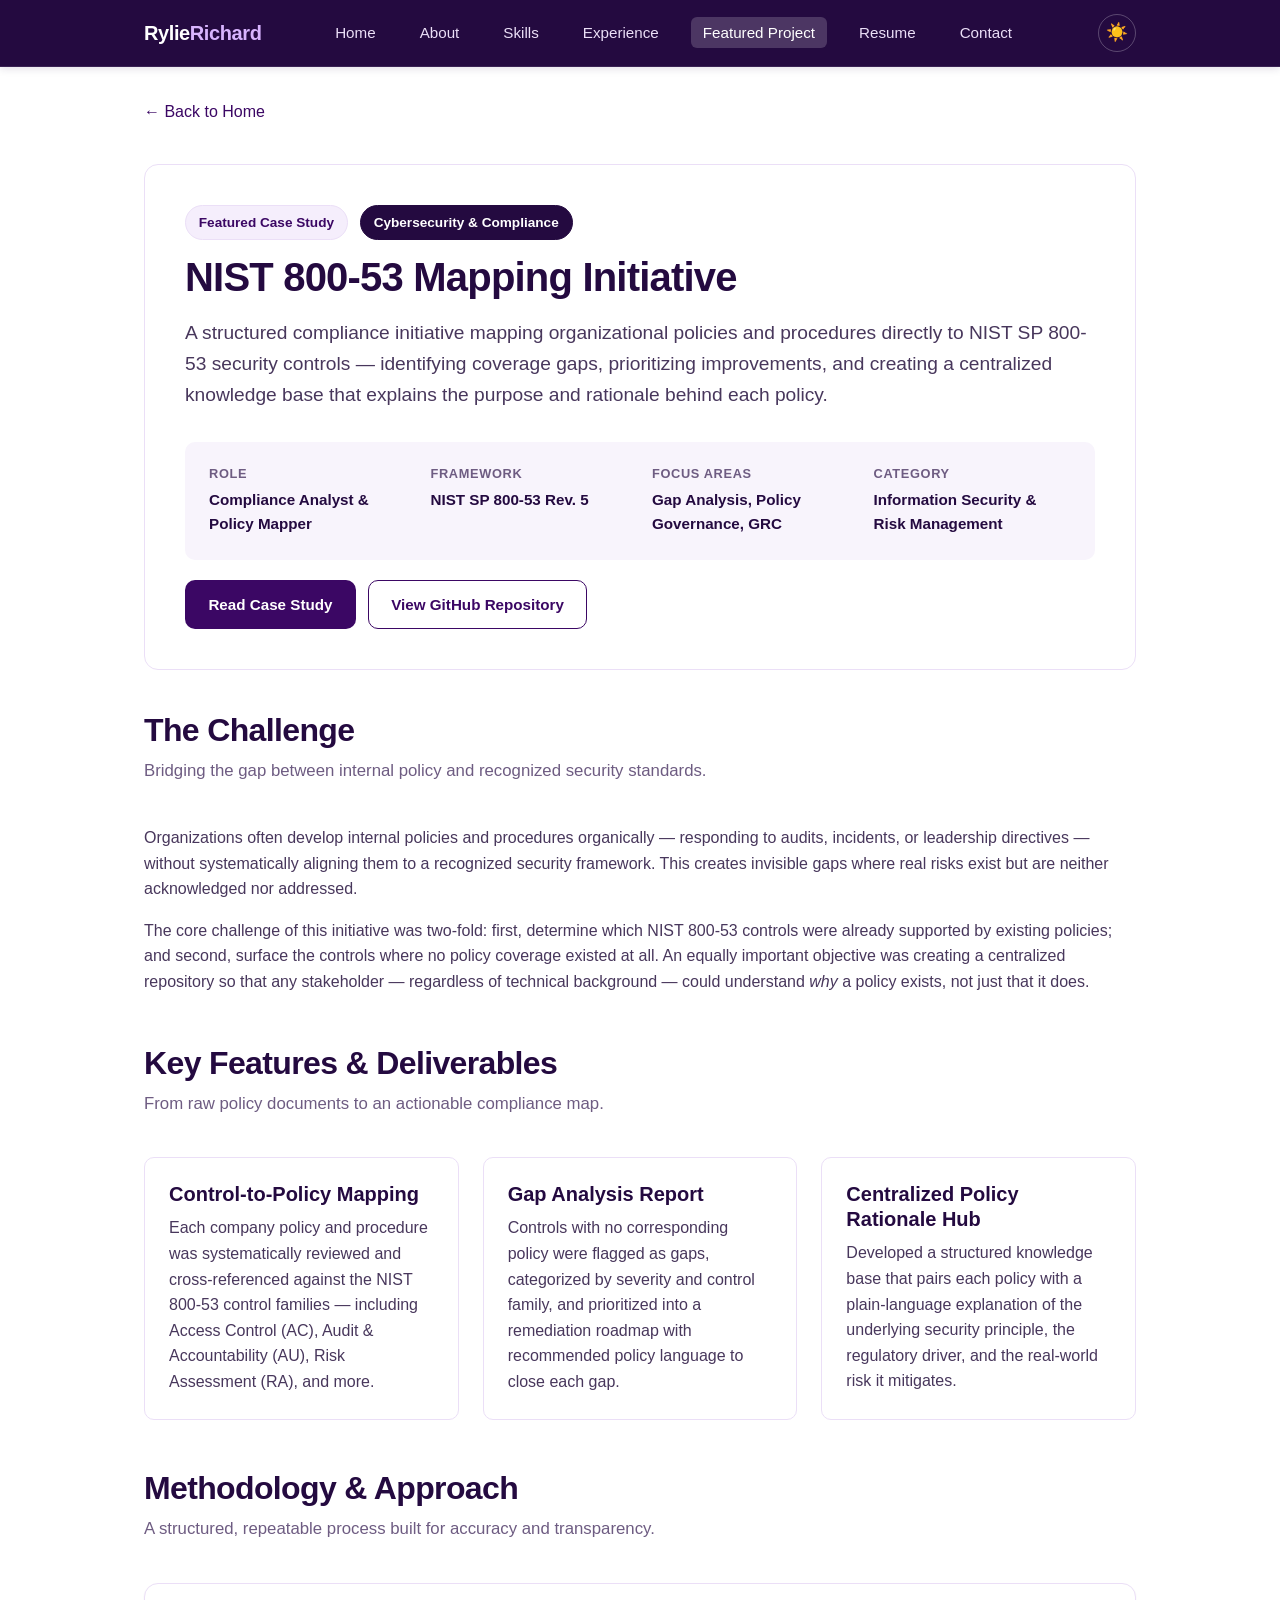
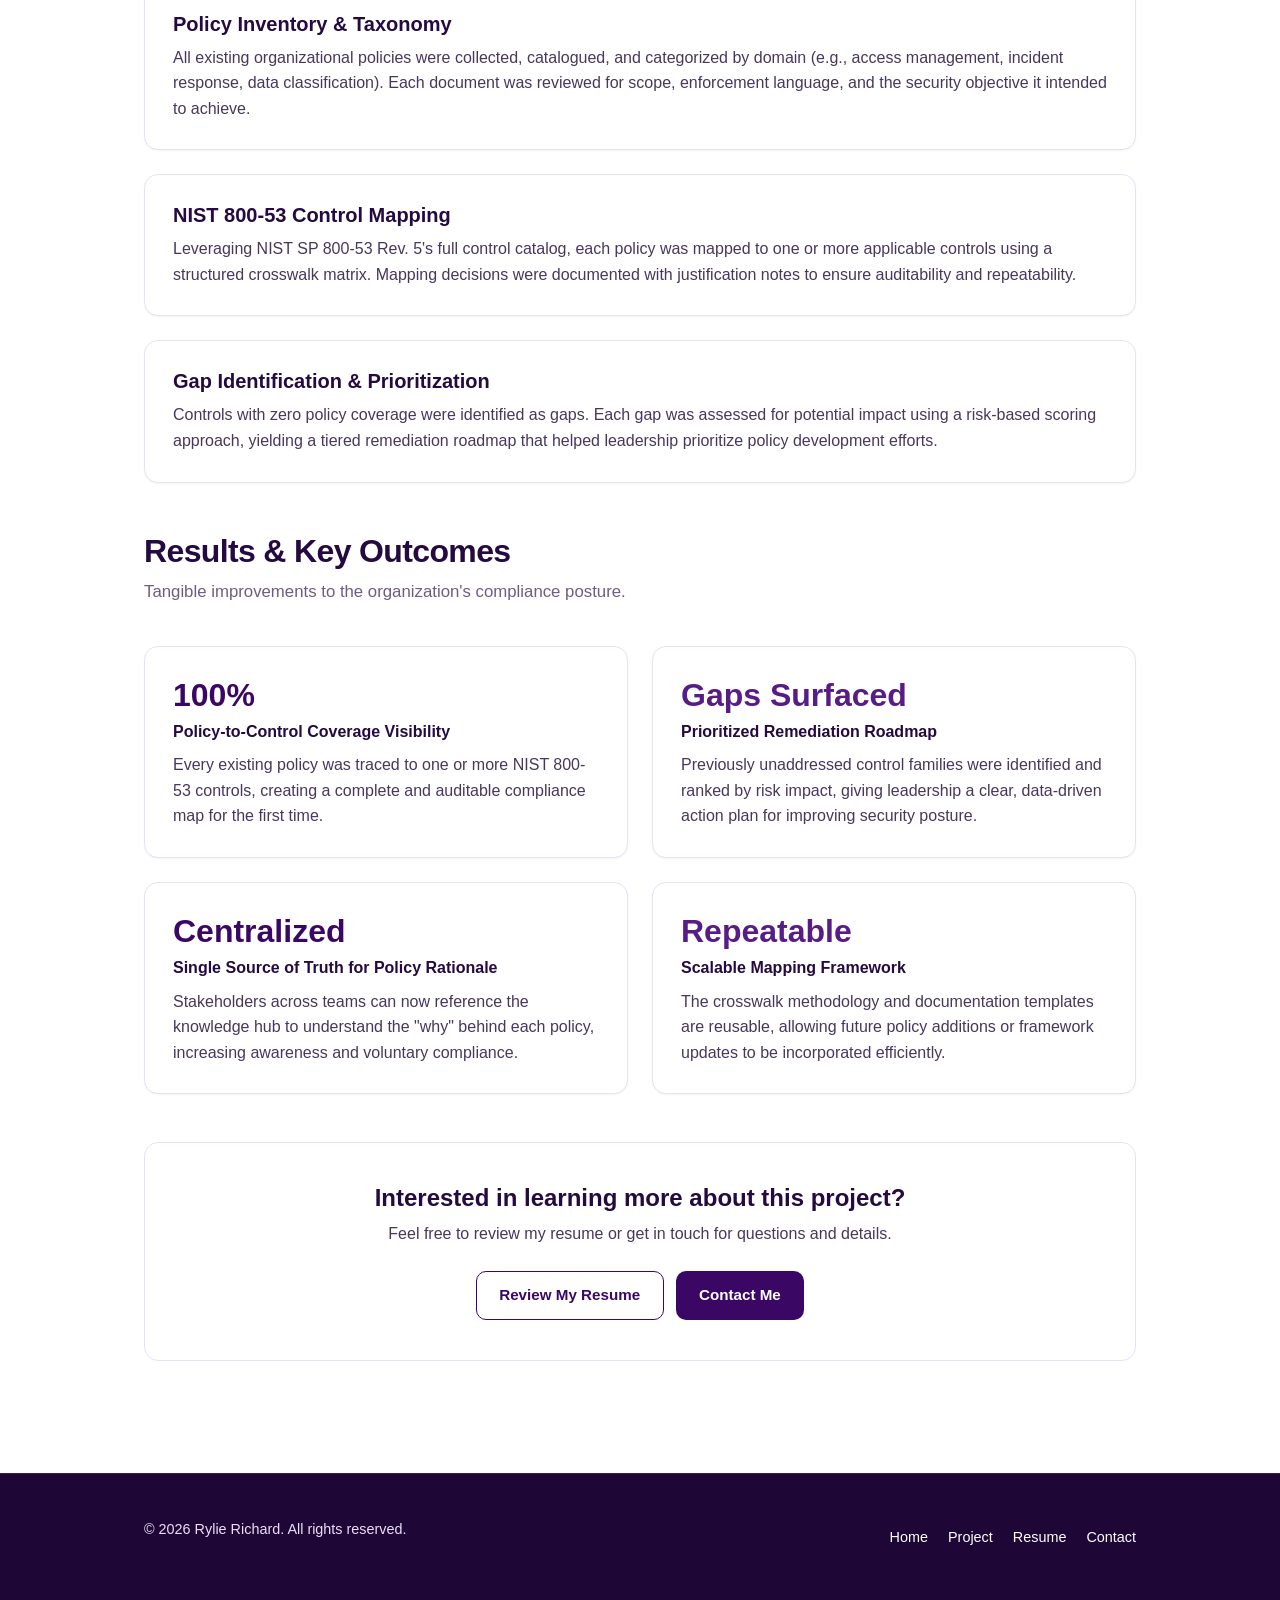
==== commit e3cf4f9a: "Nist mapping project add" ====
--- a/project.html
+++ b/project.html
@@ -3,7 +3,8 @@
 <head>
   <meta charset="UTF-8">
   <meta name="viewport" content="width=device-width, initial-scale=1.0">
-  <title>Project: Supply Chain Analytics Dashboard | Rylie Richard</title>
+  <title>Project: NIST 800-53 Mapping Initiative | Rylie Richard</title>
+  <meta name="description" content="A compliance initiative mapping organizational policies and procedures to NIST SP 800-53 controls, identifying security gaps and centralizing policy rationale.">
   <link rel="stylesheet" href="styles.css">
   <!-- Apply saved theme before page renders to prevent flash -->
   <script>
@@ -35,8 +36,8 @@
       </nav>
       <!-- Dark / Light Mode Toggle -->
       <button id="theme-toggle" class="theme-toggle" aria-label="Toggle dark mode">
-        <span class="icon-sun">☀️</span>
-        <span class="icon-moon">🌙</span>
+        <span class="icon-sun">&#9728;&#65039;</span>
+        <span class="icon-moon">&#127769;</span>
       </button>
     </div>
   </header>
@@ -55,29 +56,29 @@
       <section class="project-header-box">
         <div class="project-kicker">
           <span class="badge">Featured Case Study</span>
-          <span class="badge badge-accent">ISDS 4125 Capstone</span>
-        </div>
-        <h1 class="project-main-title">Supply Chain & Inventory Analytics Dashboard</h1>
+          <span class="badge badge-accent">Cybersecurity &amp; Compliance</span>
+        </div>
+        <h1 class="project-main-title">NIST 800-53 Mapping Initiative</h1>
         <p class="project-summary">
-          A web-based decision support system designed to give operations managers real-time visibility into warehouse inventory levels, stockout risks, and supplier reorder timelines.
+          A structured compliance initiative mapping organizational policies and procedures directly to NIST SP 800-53 security controls &mdash; identifying coverage gaps, prioritizing improvements, and creating a centralized knowledge base that explains the purpose and rationale behind each policy.
         </p>
 
         <div class="project-meta-grid">
           <div class="project-meta-item">
             <h4>Role</h4>
-            <p>Lead Analyst & Front-End Developer</p>
-          </div>
-          <div class="project-meta-item">
-            <h4>Timeline</h4>
-            <p>12 Weeks (Fall 2024)</p>
-          </div>
-          <div class="project-meta-item">
-            <h4>Tech Stack</h4>
-            <p>HTML5, CSS3, JavaScript, SQL</p>
+            <p>Compliance Analyst &amp; Policy Mapper</p>
+          </div>
+          <div class="project-meta-item">
+            <h4>Framework</h4>
+            <p>NIST SP 800-53 Rev. 5</p>
+          </div>
+          <div class="project-meta-item">
+            <h4>Focus Areas</h4>
+            <p>Gap Analysis, Policy Governance, GRC</p>
           </div>
           <div class="project-meta-item">
             <h4>Category</h4>
-            <p>Information Systems & Analytics</p>
+            <p>Information Security &amp; Risk Management</p>
           </div>
         </div>
 
@@ -91,39 +92,39 @@
       <div id="overview" class="project-section-block">
         <div class="section-header">
           <h2 class="section-title">The Challenge</h2>
-          <p class="section-description">Overcoming operational delays caused by disconnected tracking sheets.</p>
+          <p class="section-description">Bridging the gap between internal policy and recognized security standards.</p>
         </div>
         <p>
-          Mid-sized distribution warehouses frequently rely on fragmented spreadsheet trackers updated manually at different shift intervals. This lack of centralized visibility caused recurring inventory stockouts for high-demand SKUs, inaccurate replenishment lead time estimations, and lost revenue during peak shipment periods.
+          Organizations often develop internal policies and procedures organically &mdash; responding to audits, incidents, or leadership directives &mdash; without systematically aligning them to a recognized security framework. This creates invisible gaps where real risks exist but are neither acknowledged nor addressed.
         </p>
         <p>
-          The objective of this initiative was to engineer a centralized web dashboard backed by a normalized relational database schema that offers real-time inventory threshold alerts and decision-ready data metrics.
+          The core challenge of this initiative was two-fold: first, determine which NIST 800-53 controls were already supported by existing policies; and second, surface the controls where no policy coverage existed at all. An equally important objective was creating a centralized repository so that any stakeholder &mdash; regardless of technical background &mdash; could understand <em>why</em> a policy exists, not just that it does.
         </p>
       </div>
 
       <div class="project-section-block">
         <div class="section-header">
-          <h2 class="section-title">Key Features & Solutions</h2>
-          <p class="section-description">Functionality designed to streamline inventory decisions.</p>
+          <h2 class="section-title">Key Features &amp; Deliverables</h2>
+          <p class="section-description">From raw policy documents to an actionable compliance map.</p>
         </div>
 
         <div class="grid-3">
           <div class="feature-box">
-            <h3 class="card-title">Real-Time Stock Alerts</h3>
+            <h3 class="card-title">Control-to-Policy Mapping</h3>
             <p>
-              Automated color-coded indicators that flag when item counts fall below safety stock limits, prioritizing replenishment orders based on average weekly burn rate.
+              Each company policy and procedure was systematically reviewed and cross-referenced against the NIST 800-53 control families &mdash; including Access Control (AC), Audit &amp; Accountability (AU), Risk Assessment (RA), and more.
             </p>
           </div>
           <div class="feature-box">
-            <h3 class="card-title">Supplier Performance Metrics</h3>
+            <h3 class="card-title">Gap Analysis Report</h3>
             <p>
-              Interactive tables tracking vendor lead times, fulfillment error rates, and shipment delays to assist procurement specialists in supplier negotiations.
+              Controls with no corresponding policy were flagged as gaps, categorized by severity and control family, and prioritized into a remediation roadmap with recommended policy language to close each gap.
             </p>
           </div>
           <div class="feature-box">
-            <h3 class="card-title">Responsive Dashboard</h3>
+            <h3 class="card-title">Centralized Policy Rationale Hub</h3>
             <p>
-              Built using semantic HTML5 and clean CSS grid layouts, allowing warehouse floor supervisors to view dashboards on tablets and mobile devices seamlessly.
+              Developed a structured knowledge base that pairs each policy with a plain-language explanation of the underlying security principle, the regulatory driver, and the real-world risk it mitigates.
             </p>
           </div>
         </div>
@@ -131,41 +132,58 @@
 
       <div class="project-section-block">
         <div class="section-header">
-          <h2 class="section-title">System Architecture & Design</h2>
-          <p class="section-description">Bridging business logic with database and front-end design.</p>
+          <h2 class="section-title">Methodology &amp; Approach</h2>
+          <p class="section-description">A structured, repeatable process built for accuracy and transparency.</p>
         </div>
 
         <div class="card" style="margin-bottom: 1.5rem;">
-          <h3 class="card-title">Relational Database Modeling</h3>
+          <h3 class="card-title">Policy Inventory &amp; Taxonomy</h3>
           <p>
-            Developed third-normal form (3NF) relational tables tracking Products, Warehouses, Suppliers, Inventory Transactions, and Purchase Orders. Designed primary and foreign key constraints to prevent data duplication and maintain relational integrity.
+            All existing organizational policies were collected, catalogued, and categorized by domain (e.g., access management, incident response, data classification). Each document was reviewed for scope, enforcement language, and the security objective it intended to achieve.
           </p>
         </div>
 
+        <div class="card" style="margin-bottom: 1.5rem;">
+          <h3 class="card-title">NIST 800-53 Control Mapping</h3>
+          <p>
+            Leveraging NIST SP 800-53 Rev. 5's full control catalog, each policy was mapped to one or more applicable controls using a structured crosswalk matrix. Mapping decisions were documented with justification notes to ensure auditability and repeatability.
+          </p>
+        </div>
+
         <div class="card">
-          <h3 class="card-title">Analytical Query Optimization</h3>
+          <h3 class="card-title">Gap Identification &amp; Prioritization</h3>
           <p>
-            Constructed complex SQL aggregation queries using joins, grouping, and window functions to compute inventory turnover ratios and identify slow-moving stock across specific seasonal windows.
+            Controls with zero policy coverage were identified as gaps. Each gap was assessed for potential impact using a risk-based scoring approach, yielding a tiered remediation roadmap that helped leadership prioritize policy development efforts.
           </p>
         </div>
       </div>
 
       <div class="project-section-block">
         <div class="section-header">
-          <h2 class="section-title">Results & Key Outcomes</h2>
-          <p class="section-description">Measurable impacts observed during testing simulations.</p>
+          <h2 class="section-title">Results &amp; Key Outcomes</h2>
+          <p class="section-description">Tangible improvements to the organization's compliance posture.</p>
         </div>
 
         <div class="grid-2">
           <div class="card">
-            <h3 class="card-title" style="color: var(--primary-color); font-size: 2rem; margin-bottom: 0.25rem;">40%</h3>
-            <p style="font-weight: 600; margin-bottom: 0.5rem; color: var(--secondary-color);">Reduction in Reorder Processing Time</p>
-            <p>Eliminated manual spreadsheet reconciliation by unifying reorder requests into a single verified interface.</p>
-          </div>
-          <div class="card">
-            <h3 class="card-title" style="color: var(--accent-color); font-size: 2rem; margin-bottom: 0.25rem;">100%</h3>
-            <p style="font-weight: 600; margin-bottom: 0.5rem; color: var(--secondary-color);">Stockout Alert Accuracy</p>
-            <p>Simulated test scenarios demonstrated immediate notification dispatch when SKU levels dropped below safety thresholds.</p>
+            <h3 class="card-title" style="color: var(--primary-color); font-size: 2rem; margin-bottom: 0.25rem;">100%</h3>
+            <p style="font-weight: 600; margin-bottom: 0.5rem; color: var(--secondary-color);">Policy-to-Control Coverage Visibility</p>
+            <p>Every existing policy was traced to one or more NIST 800-53 controls, creating a complete and auditable compliance map for the first time.</p>
+          </div>
+          <div class="card">
+            <h3 class="card-title" style="color: var(--accent-color); font-size: 2rem; margin-bottom: 0.25rem;">Gaps Surfaced</h3>
+            <p style="font-weight: 600; margin-bottom: 0.5rem; color: var(--secondary-color);">Prioritized Remediation Roadmap</p>
+            <p>Previously unaddressed control families were identified and ranked by risk impact, giving leadership a clear, data-driven action plan for improving security posture.</p>
+          </div>
+          <div class="card">
+            <h3 class="card-title" style="color: var(--primary-color); font-size: 2rem; margin-bottom: 0.25rem;">Centralized</h3>
+            <p style="font-weight: 600; margin-bottom: 0.5rem; color: var(--secondary-color);">Single Source of Truth for Policy Rationale</p>
+            <p>Stakeholders across teams can now reference the knowledge hub to understand the "why" behind each policy, increasing awareness and voluntary compliance.</p>
+          </div>
+          <div class="card">
+            <h3 class="card-title" style="color: var(--accent-color); font-size: 2rem; margin-bottom: 0.25rem;">Repeatable</h3>
+            <p style="font-weight: 600; margin-bottom: 0.5rem; color: var(--secondary-color);">Scalable Mapping Framework</p>
+            <p>The crosswalk methodology and documentation templates are reusable, allowing future policy additions or framework updates to be incorporated efficiently.</p>
           </div>
         </div>
       </div>
@@ -173,7 +191,7 @@
       <!-- Bottom Navigation Call to Action -->
       <div style="background-color: var(--bg-surface); border: 1px solid var(--border-color); border-radius: var(--radius-lg); padding: 2.5rem; text-align: center; margin: 3rem 0;">
         <h3 style="font-size: 1.5rem; margin-bottom: 0.5rem;">Interested in learning more about this project?</h3>
-        <p style="margin-bottom: 1.5rem;">Feel free to inspect my other work or get in touch for questions and details.</p>
+        <p style="margin-bottom: 1.5rem;">Feel free to review my resume or get in touch for questions and details.</p>
         <div class="btn-group" style="justify-content: center;">
           <a href="resume.html" class="btn btn-secondary">Review My Resume</a>
           <a href="index.html#contact" class="btn btn-primary">Contact Me</a>
@@ -200,4 +218,3 @@
   <script src="script.js"></script>
 </body>
 </html>
-
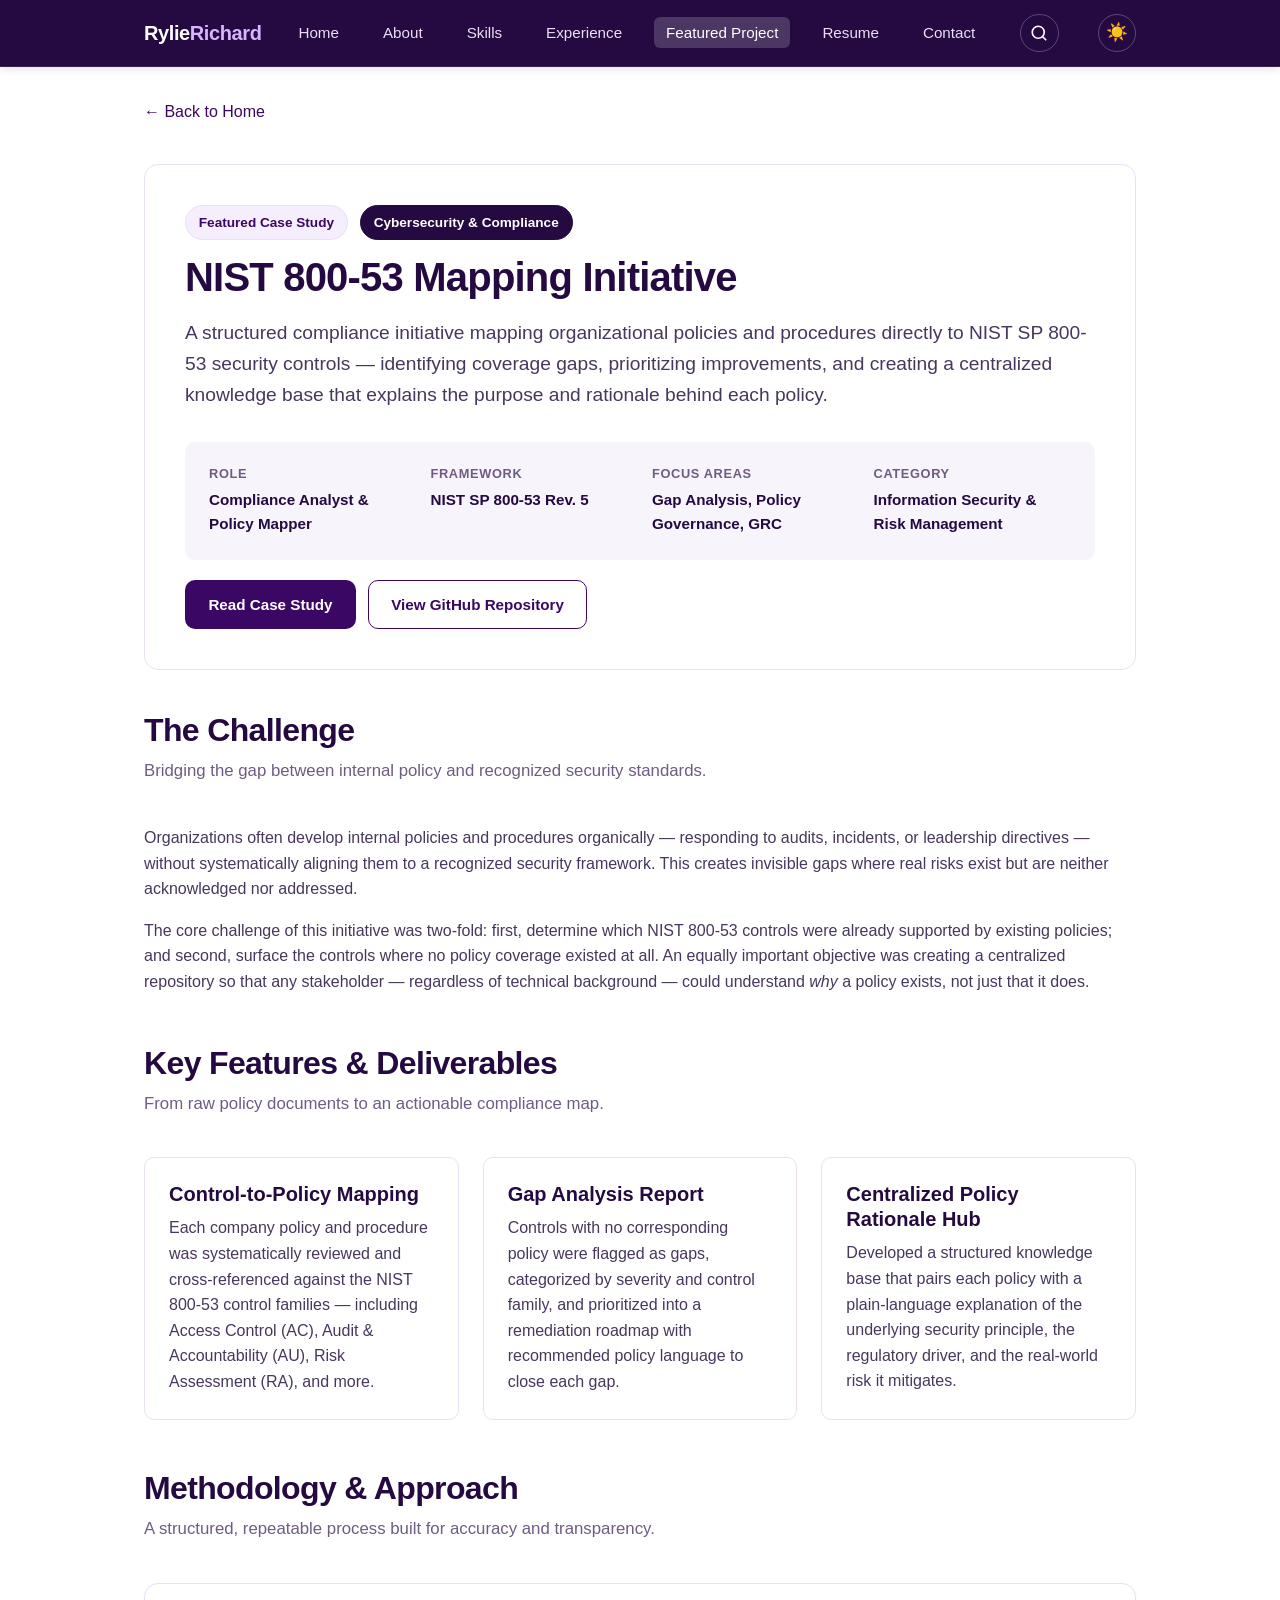
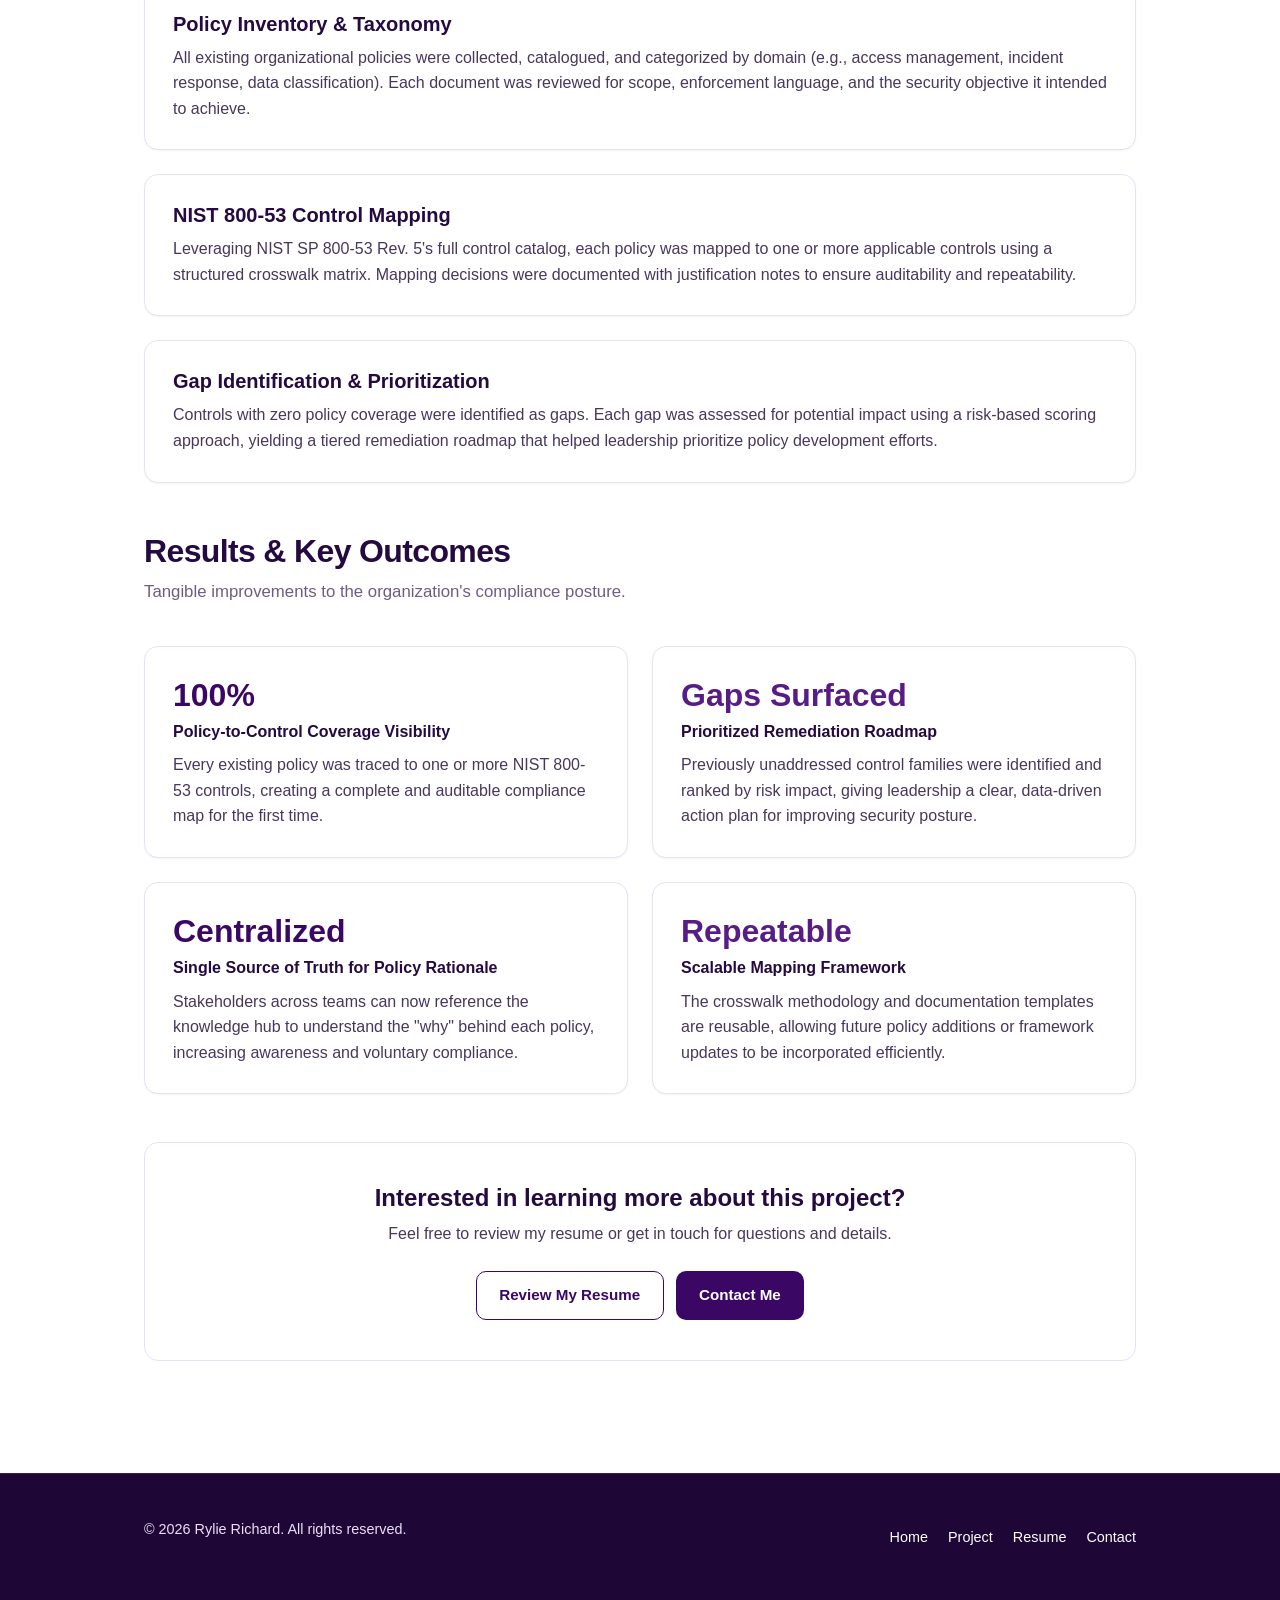
==== commit 492f5445: "Add search bar for easy search of key words for users and employers" ====
--- a/project.html
+++ b/project.html
@@ -34,6 +34,17 @@
           <li><a href="index.html#contact">Contact</a></li>
         </ul>
       </nav>
+      <!-- Search Bar -->
+      <div class="nav-search" id="nav-search">
+        <button class="search-icon-btn" id="search-toggle-btn" aria-label="Open search" aria-expanded="false">
+          <svg xmlns="http://www.w3.org/2000/svg" width="18" height="18" viewBox="0 0 24 24" fill="none" stroke="currentColor" stroke-width="2.2" stroke-linecap="round" stroke-linejoin="round"><circle cx="11" cy="11" r="8"/><line x1="21" y1="21" x2="16.65" y2="16.65"/></svg>
+        </button>
+        <div class="search-input-wrapper" id="search-input-wrapper" aria-hidden="true">
+          <input type="search" id="nav-search-input" class="nav-search-input" placeholder="Search sections…" autocomplete="off" aria-label="Search website sections">
+          <button class="search-clear-btn" id="search-clear-btn" aria-label="Clear search" tabindex="-1">✕</button>
+        </div>
+        <div class="search-dropdown" id="search-dropdown" role="listbox" aria-label="Search results"></div>
+      </div>
       <!-- Dark / Light Mode Toggle -->
       <button id="theme-toggle" class="theme-toggle" aria-label="Toggle dark mode">
         <span class="icon-sun">&#9728;&#65039;</span>
--- a/styles.css
+++ b/styles.css
@@ -132,6 +132,185 @@
 [data-theme="dark"] .theme-toggle .icon-sun  { display: none; }
 [data-theme="dark"] .theme-toggle .icon-moon { display: block; }
 
+/* ===== Nav Search Bar ===== */
+.nav-search {
+  position: relative;
+  display: flex;
+  align-items: center;
+  gap: 0;
+  margin-left: 0.5rem;
+}
+
+.search-icon-btn {
+  background: transparent;
+  border: 1.5px solid rgba(255, 255, 255, 0.25);
+  border-radius: var(--radius-full);
+  width: 2.4rem;
+  height: 2.4rem;
+  display: flex;
+  align-items: center;
+  justify-content: center;
+  cursor: pointer;
+  color: #ffffff;
+  flex-shrink: 0;
+  transition: var(--transition);
+  outline: none;
+  z-index: 2;
+}
+
+.search-icon-btn:hover {
+  background: rgba(255, 255, 255, 0.15);
+  border-color: rgba(255, 255, 255, 0.5);
+}
+
+.search-icon-btn:focus-visible {
+  box-shadow: 0 0 0 2px #d8b4fe;
+}
+
+.nav-search.is-open .search-icon-btn {
+  background: rgba(255, 255, 255, 0.18);
+  border-color: rgba(255, 255, 255, 0.55);
+}
+
+/* Expanding input wrapper */
+.search-input-wrapper {
+  display: flex;
+  align-items: center;
+  overflow: hidden;
+  max-width: 0;
+  opacity: 0;
+  pointer-events: none;
+  transition: max-width 0.35s cubic-bezier(0.4, 0, 0.2, 1), opacity 0.25s ease, margin 0.3s ease;
+  margin-left: 0;
+  background: rgba(255, 255, 255, 0.1);
+  border: 1.5px solid rgba(255, 255, 255, 0.2);
+  border-radius: var(--radius-full);
+}
+
+.nav-search.is-open .search-input-wrapper {
+  max-width: 220px;
+  opacity: 1;
+  pointer-events: auto;
+  margin-left: 0.4rem;
+}
+
+.nav-search-input {
+  background: transparent;
+  border: none;
+  outline: none;
+  color: #ffffff;
+  font-size: 0.9rem;
+  font-family: var(--font-sans);
+  padding: 0.45rem 0.25rem 0.45rem 0.85rem;
+  width: 175px;
+  caret-color: #d8b4fe;
+}
+
+.nav-search-input::placeholder {
+  color: rgba(255, 255, 255, 0.5);
+}
+
+.nav-search-input::-webkit-search-cancel-button {
+  display: none;
+}
+
+.search-clear-btn {
+  background: transparent;
+  border: none;
+  color: rgba(255, 255, 255, 0.55);
+  font-size: 0.85rem;
+  cursor: pointer;
+  padding: 0.45rem 0.75rem 0.45rem 0.25rem;
+  line-height: 1;
+  transition: color 0.15s ease;
+  flex-shrink: 0;
+}
+
+.search-clear-btn:hover {
+  color: #ffffff;
+}
+
+/* Search results dropdown */
+.search-dropdown {
+  position: absolute;
+  top: calc(100% + 0.6rem);
+  right: 0;
+  min-width: 260px;
+  background: var(--nav-bg);
+  border: 1px solid rgba(255, 255, 255, 0.12);
+  border-radius: var(--radius-md);
+  box-shadow: 0 8px 24px rgba(0, 0, 0, 0.45);
+  overflow: hidden;
+  display: none;
+  z-index: 200;
+  backdrop-filter: blur(12px);
+}
+
+.search-dropdown.has-results {
+  display: block;
+  animation: fadeInMenu 0.18s ease;
+}
+
+.search-result-item {
+  display: flex;
+  flex-direction: column;
+  padding: 0.75rem 1rem;
+  cursor: pointer;
+  border-bottom: 1px solid rgba(255, 255, 255, 0.07);
+  transition: background 0.15s ease;
+  text-decoration: none;
+}
+
+.search-result-item:last-child {
+  border-bottom: none;
+}
+
+.search-result-item:hover,
+.search-result-item:focus {
+  background: rgba(216, 180, 254, 0.12);
+  outline: none;
+}
+
+.search-result-title {
+  font-size: 0.9rem;
+  font-weight: 600;
+  color: #f3e8ff;
+}
+
+.search-result-excerpt {
+  font-size: 0.8rem;
+  color: rgba(255, 255, 255, 0.5);
+  margin-top: 0.15rem;
+  white-space: nowrap;
+  overflow: hidden;
+  text-overflow: ellipsis;
+}
+
+.search-result-item .search-match {
+  background: rgba(216, 180, 254, 0.3);
+  color: #f3e8ff;
+  border-radius: 2px;
+  padding: 0 1px;
+}
+
+.search-no-results {
+  padding: 0.85rem 1rem;
+  font-size: 0.88rem;
+  color: rgba(255, 255, 255, 0.45);
+  text-align: center;
+}
+
+/* Page highlight flash for search-jumped sections */
+.search-highlight-flash {
+  animation: searchFlash 1.5s ease forwards;
+}
+
+@keyframes searchFlash {
+  0%   { background-color: rgba(216, 180, 254, 0.18); }
+  60%  { background-color: rgba(216, 180, 254, 0.10); }
+  100% { background-color: transparent; }
+}
+
 /* Base Reset & Typography */
 * {
   box-sizing: border-box;
